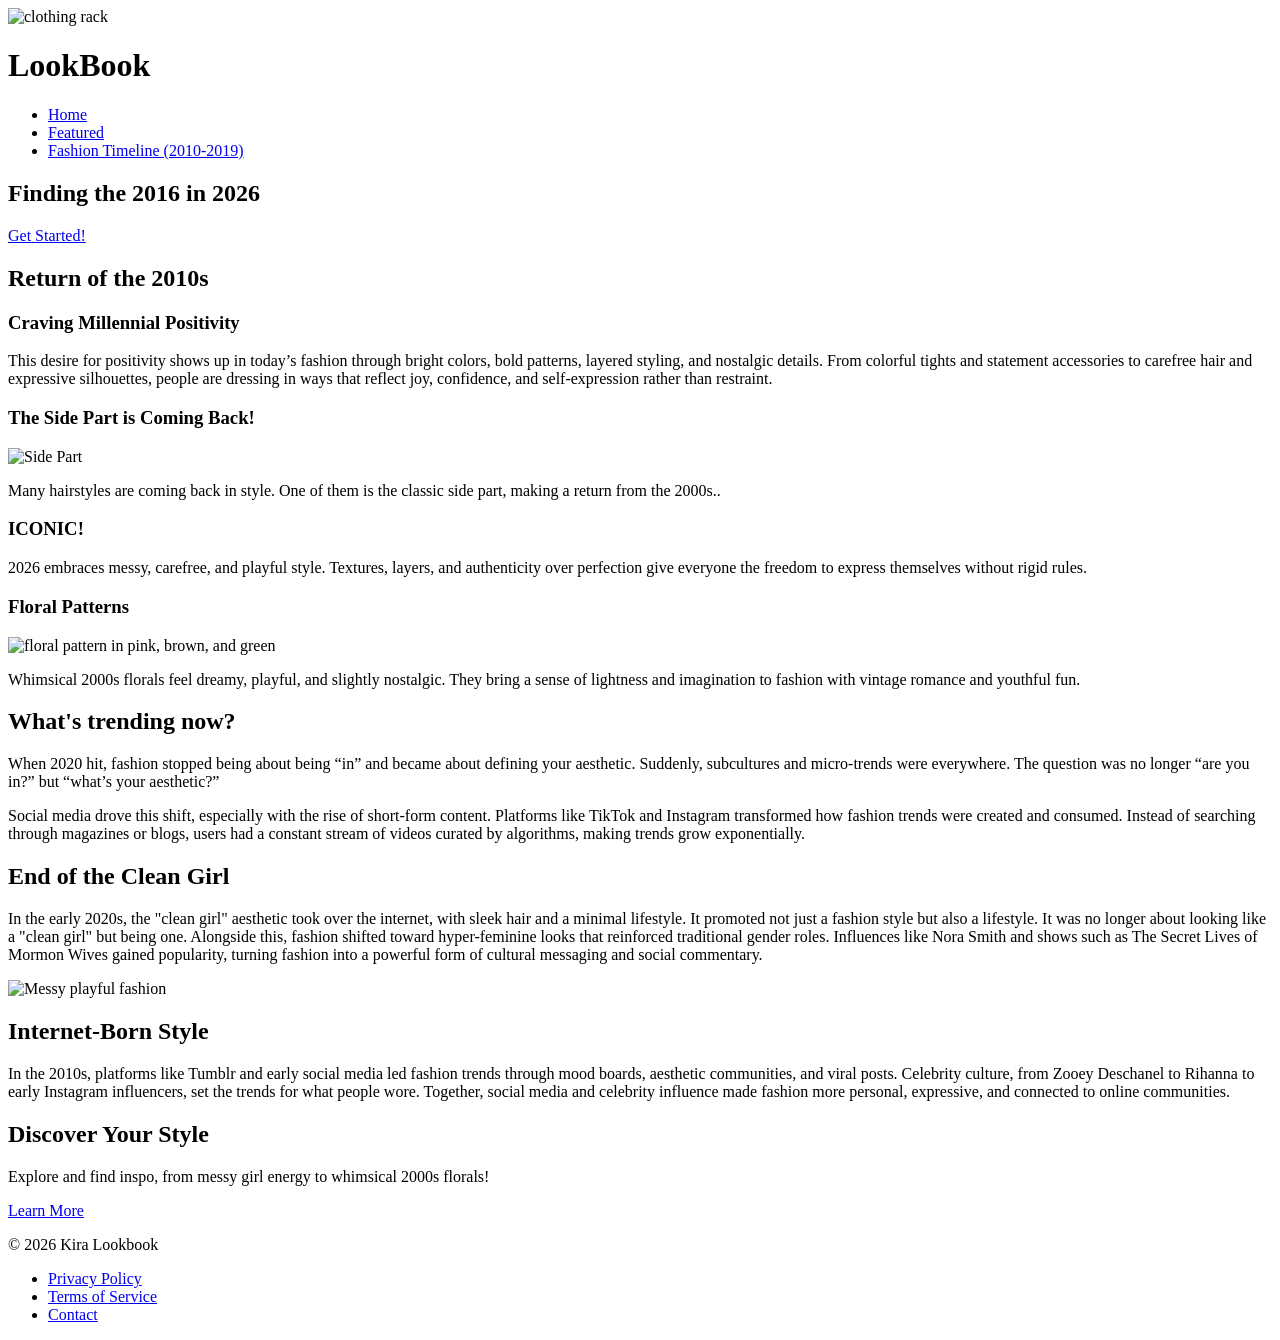
==== index.html @ 604d5a7e "Add files via upload" ====
<!-- =========================================================
STEP 1: Add the required HTML5 skeleton
========================================================= -->
<!DOCTYPE html>
<html lang="en">
  <head>
    <meta charset="UTF-8" />
    <meta name="viewport" content="width=device-width, initial-scale=1.0" />
    <title>NAME</title>
    <link rel="stylesheet" href="styles.css">

  </head>

  <body>
    <!-- =========================================================
    STEP 2: Build the “top area” (site name + navigation) using simple HTML
    ========================================================= -->
   
     <img src="images/ipods.jpeg" alt="clothing rack" width="800" height="400">

    <!-- Header / Navigation -->
    <header>

        <h1>LookBook</h1>

        <nav class= "site-nav" >
            <ul>
                <li><a href="#">Home </a></li>
                <li><a href="#">Featured </a></li>
                <li><a href="https://fashionhistory.fitnyc.edu/2010-2019/">Fashion Timeline (2010-2019) </a></li>
            </ul>
        </nav>
    </header>

    <!-- =========================================================
    STEP 3: Hero section + “Get Started button” as a link
    ========================================================= -->

   <main>
        <section>
        <h2>Finding the 2016 in 2026</h2>
            <a href="#">Get Started! </a>
        </section>

    <!-- =========================================================
    STEP 4: Features section (3 blocks) + featured content section
    ========================================================= -->

 <section id="features">
            <h2>Return of the 2010s</h2>

            <h3>Craving Millennial Positivity</h3>
            <p>This desire for positivity shows up in today’s fashion through bright colors, bold patterns, layered styling, and 
                nostalgic details. From colorful tights and statement accessories to carefree hair and expressive silhouettes, people
                 are dressing in ways that reflect joy, confidence, and self-expression rather than restraint.</p>

            <h3>The Side Part is Coming Back!</h3>
            <img src="images/sidepart3.jpeg" alt="Side Part" width="300" height="400">
            <p>Many hairstyles are coming back in style. One of them is the classic side part, making a return from the 2000s..</p>

            <h3>ICONIC!</h3>
            <p>2026 embraces messy, carefree, and playful style. Textures, layers, and authenticity over perfection give everyone the freedom to express themselves without rigid rules.</p>

            <h3>Floral Patterns</h3>
            <img src="images/2000sfloral.jpeg" alt="floral pattern in pink, brown, and green" width="300" height="200">
            <p>Whimsical 2000s florals feel dreamy, playful, and slightly nostalgic. They bring a sense of lightness and imagination to fashion with vintage romance and youthful fun.</p>
        </section>


    <!-- =========================================================
    STEP 5: Two secondary content blocks + CTA section 
    ========================================================= -->
       <section>
            <h1>What's trending now?</h1>
            <p>
                When 2020 hit, fashion stopped being about being “in” and became about defining your aesthetic. 
                Suddenly, subcultures and micro-trends were everywhere. The question was no longer “are you in?” 
                but “what’s your aesthetic?”
            </p>
            <p>
                Social media drove this shift, especially with the rise of short-form content. Platforms like TikTok 
                and Instagram transformed how fashion trends were created and consumed. Instead of searching through 
                magazines or blogs, users had a constant stream of videos curated by algorithms, making trends grow 
                exponentially.
            </p>
        </section>

        <section id="secondary-content">
            <h2>End of the Clean Girl</h2>
            <p>In the early 2020s, the "clean girl" aesthetic took over the internet, with sleek hair and a minimal lifestyle. It promoted not just a fashion style but also a lifestyle. It was no longer about looking like a "clean girl" but being one. 
            Alongside this, fashion shifted toward hyper-feminine looks that reinforced traditional gender roles. Influences like Nora Smith and shows such as The Secret Lives of Mormon Wives gained popularity, turning fashion into a powerful form of cultural messaging and social commentary.
            </p>
            <img src="images/SWAG.jpg" alt="Messy playful fashion" width="400" height="300">

            <h2>Internet-Born Style</h2>
            <p>In the 2010s, platforms like Tumblr and early social media led fashion trends through mood boards, aesthetic communities, and viral posts. Celebrity culture, from Zooey Deschanel to Rihanna to early Instagram influencers, set the trends for what people wore. Together, social media and celebrity influence made fashion more personal, expressive, and connected to online communities.</p>

            <h2>Discover Your Style</h2>
            <p>Explore and find inspo, from messy girl energy to whimsical 2000s florals!</p>
            <a href="#">Learn More</a>
        </section>
    </main>

    <!-- =========================================================
    STEP 6: Footer 
    ========================================================= -->

    <footer>
        <p>&copy; 2026 Kira Lookbook</p>
        <ul>
            <li><a href="#">Privacy Policy</a></li>
            <li><a href="#">Terms of Service</a></li>
            <li><a href="#">Contact</a></li>
        </ul>
    </footer>
</body>
</html>
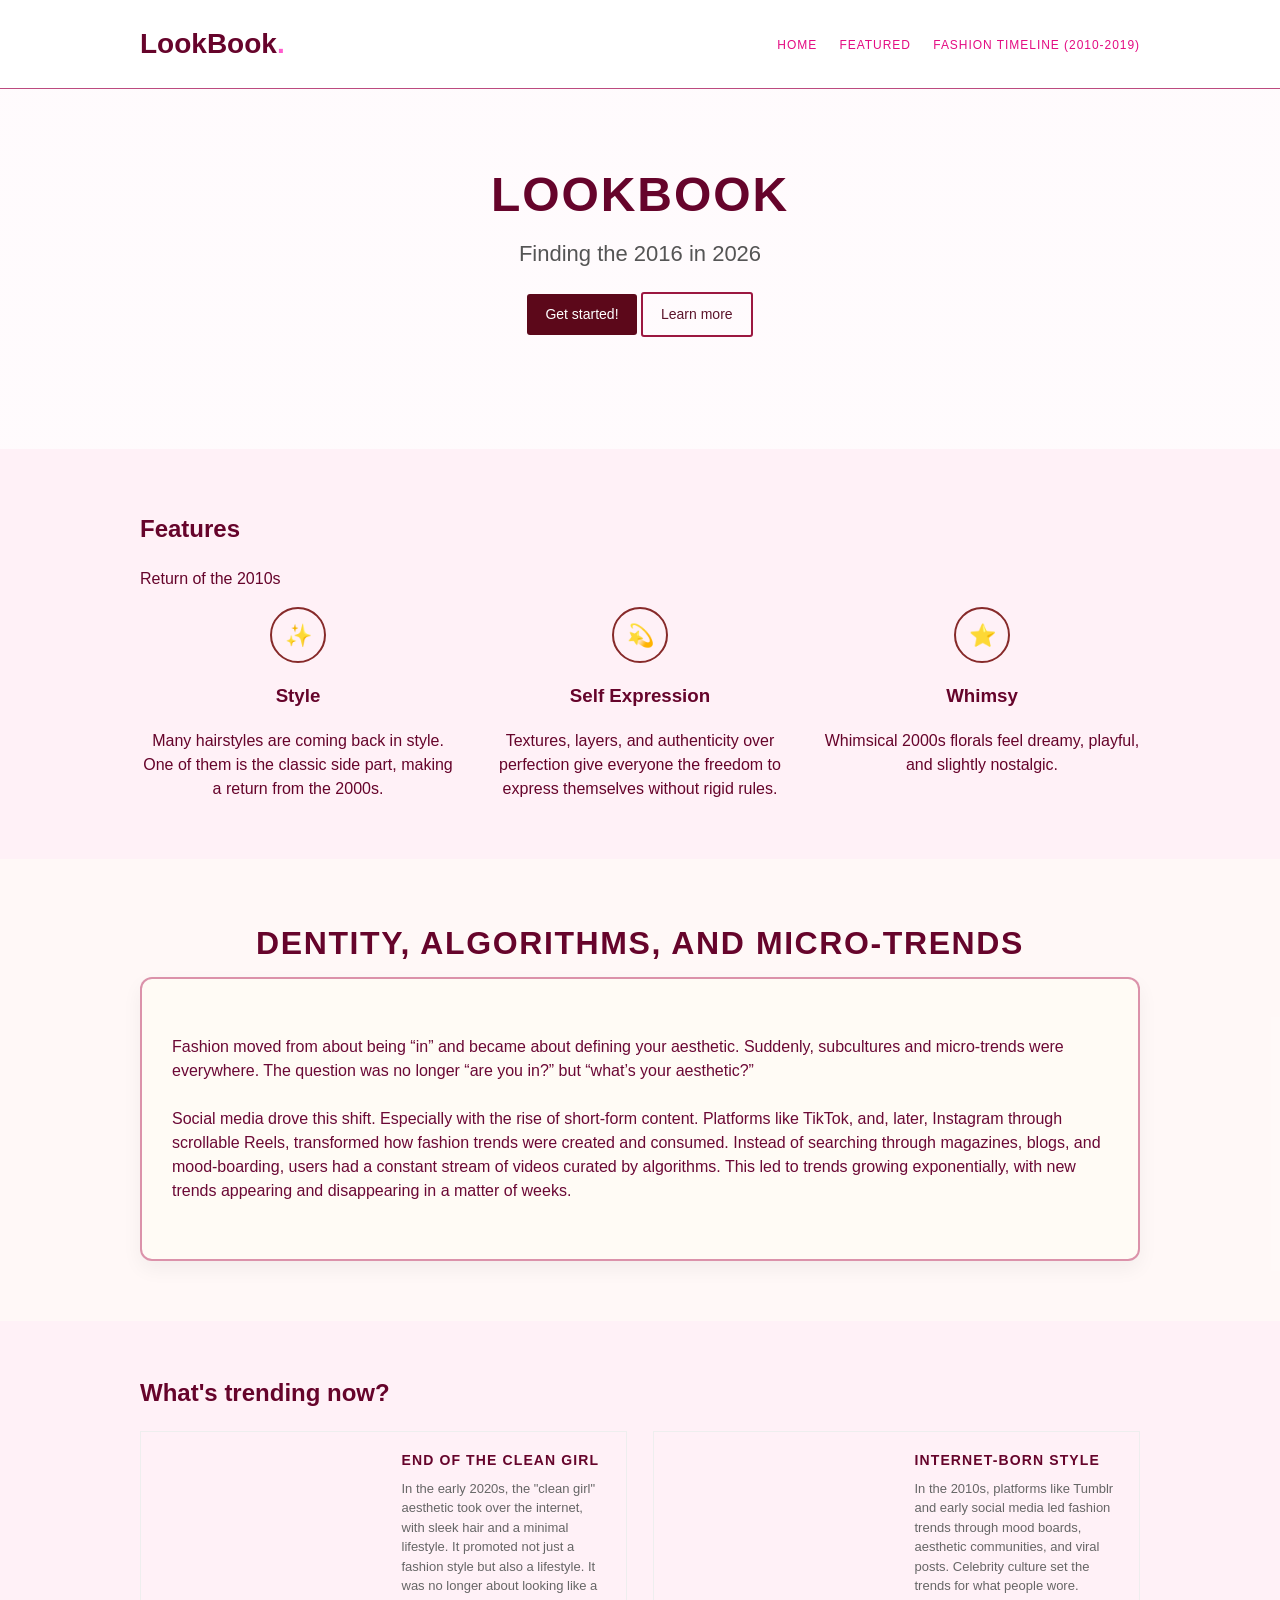
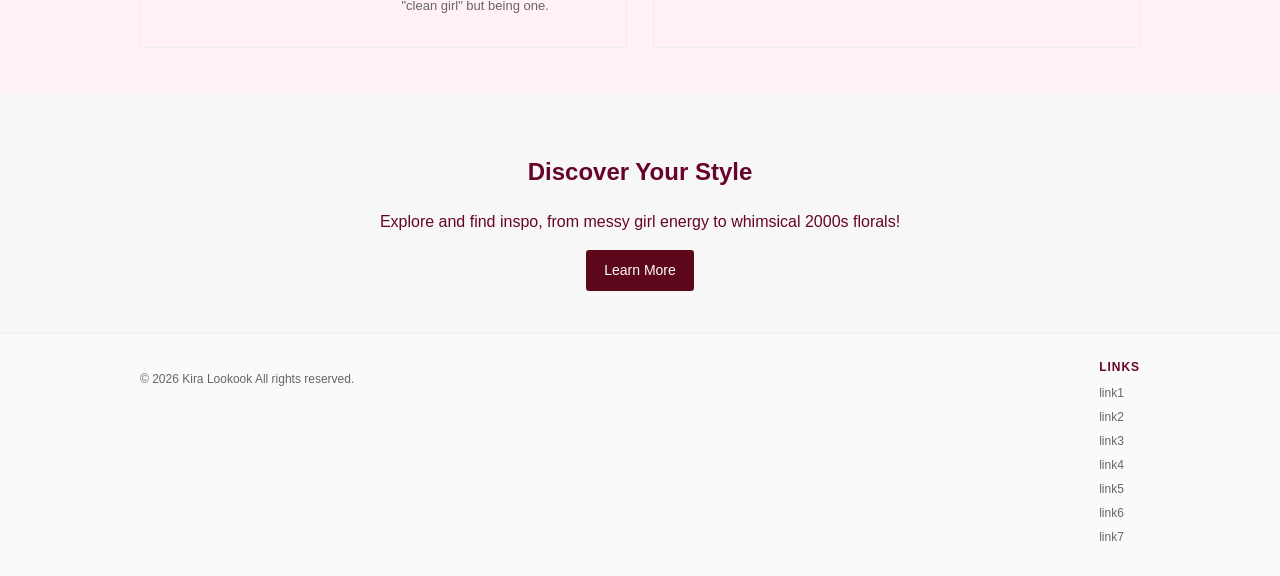
==== commit dc58cfac: "Add files via upload" ====
--- a/index.html
+++ b/index.html
@@ -3,115 +3,162 @@
 ========================================================= -->
 <!DOCTYPE html>
 <html lang="en">
-  <head>
+<head>
     <meta charset="UTF-8" />
     <meta name="viewport" content="width=device-width, initial-scale=1.0" />
-    <title>NAME</title>
+    <title>Kira's Lookbook</title>
     <link rel="stylesheet" href="styles.css">
+</head>
 
-  </head>
-
-  <body>
+<body>
     <!-- =========================================================
     STEP 2: Build the “top area” (site name + navigation) using simple HTML
     ========================================================= -->
    
-     <img src="images/ipods.jpeg" alt="clothing rack" width="800" height="400">
-
-    <!-- Header / Navigation -->
-    <header>
-
-        <h1>LookBook</h1>
-
-        <nav class= "site-nav" >
-            <ul>
-                <li><a href="#">Home </a></li>
-                <li><a href="#">Featured </a></li>
-                <li><a href="https://fashionhistory.fitnyc.edu/2010-2019/">Fashion Timeline (2010-2019) </a></li>
-            </ul>
-        </nav>
+    <header class="site-header">
+        <div class="container">
+            <div class="header-inner">
+                <h2 class="brand">LookBook<span class="dot">.</span></h2>
+                <nav class="site-nav">
+                <a href="#">Home </a>
+                <a href="#">Featured </a>
+                <a href="https://fashionhistory.fitnyc.edu/2010-2019/">Fashion Timeline (2010-2019) </a>
+                </nav>
+            </div>
+        </div>
     </header>
 
     <!-- =========================================================
     STEP 3: Hero section + “Get Started button” as a link
     ========================================================= -->
 
-   <main>
-        <section>
-        <h2>Finding the 2016 in 2026</h2>
-            <a href="#">Get Started! </a>
+    <main>
+        <section class="hero">
+            <div class="container">
+                <div class="hero-content">
+                    <h1>LookBook</h1>
+                    <p class="hero-subhead">
+                        Finding the 2016 in 2026
+                    </p>
+                    <a href="#" class="btn btn-dark">Get started!</a>
+                    <a href="#" class="btn btn-outline">Learn more</a>
+                </div>
+            </div>
         </section>
+
 
     <!-- =========================================================
     STEP 4: Features section (3 blocks) + featured content section
     ========================================================= -->
 
- <section id="features">
-            <h2>Return of the 2010s</h2>
-
-            <h3>Craving Millennial Positivity</h3>
-            <p>This desire for positivity shows up in today’s fashion through bright colors, bold patterns, layered styling, and 
-                nostalgic details. From colorful tights and statement accessories to carefree hair and expressive silhouettes, people
-                 are dressing in ways that reflect joy, confidence, and self-expression rather than restraint.</p>
-
-            <h3>The Side Part is Coming Back!</h3>
-            <img src="images/sidepart3.jpeg" alt="Side Part" width="300" height="400">
-            <p>Many hairstyles are coming back in style. One of them is the classic side part, making a return from the 2000s..</p>
-
-            <h3>ICONIC!</h3>
-            <p>2026 embraces messy, carefree, and playful style. Textures, layers, and authenticity over perfection give everyone the freedom to express themselves without rigid rules.</p>
-
-            <h3>Floral Patterns</h3>
-            <img src="images/2000sfloral.jpeg" alt="floral pattern in pink, brown, and green" width="300" height="200">
-            <p>Whimsical 2000s florals feel dreamy, playful, and slightly nostalgic. They bring a sense of lightness and imagination to fashion with vintage romance and youthful fun.</p>
+        <section class="features">
+            <div class="container">
+                <h2>Features</h2>
+                <p>Return of the 2010s</p>
+                
+                <div class="features-grid">
+                    <div class="feature">
+                        <div class="icon">✨</div>
+                        <h3>Style</h3>
+                        <p>Many hairstyles are coming back in style. One of them is the classic side part, making a return from the 2000s.</p>
+                    </div>
+                    
+                    <div class="feature">
+                        <div class="icon">💫</div>
+                        <h3>Self Expression </h3>
+                        <p>Textures, layers, and authenticity over perfection give everyone the freedom to express themselves without rigid rules.</p>
+                    </div>
+                    
+                    <div class="feature">
+                        <div class="icon">⭐</div>
+                        <h3>Whimsy</h3>
+                        <p>Whimsical 2000s florals feel dreamy, playful, and slightly nostalgic.</p>
+                    </div>
+                </div>
+            </div>
         </section>
 
+<section class="featured-content">
+    <div class="container">
+        <h2 class="section-title">dentity, Algorithms, and Micro-Trends</h2>
+        <div class="featured-box">
+            <p class="fashion-text">Fashion moved from about being “in” and became about defining your aesthetic. 
+            Suddenly, subcultures and micro-trends were everywhere. The question was no longer “are you in?” but 
+            “what’s your aesthetic?” <br> <br>Social media drove this shift. Especially with the rise of short-form content. 
+            Platforms like TikTok, and, later, Instagram through scrollable Reels, transformed how fashion trends were created and consumed. 
+            Instead of searching through magazines, blogs, and mood-boarding, users had a constant stream of videos curated by algorithms. 
+            This led to trends growing exponentially, with new trends appearing and disappearing in a matter of weeks. 
+</p>
+        </div>
+    </div>
+</section>
+      <!-- =========================================================
+      STEP 5: Two secondary content blocks + CTA section 
+      ========================================================= -->
 
-    <!-- =========================================================
-    STEP 5: Two secondary content blocks + CTA section 
-    ========================================================= -->
-       <section>
-            <h1>What's trending now?</h1>
-            <p>
-                When 2020 hit, fashion stopped being about being “in” and became about defining your aesthetic. 
-                Suddenly, subcultures and micro-trends were everywhere. The question was no longer “are you in?” 
-                but “what’s your aesthetic?”
-            </p>
-            <p>
-                Social media drove this shift, especially with the rise of short-form content. Platforms like TikTok 
-                and Instagram transformed how fashion trends were created and consumed. Instead of searching through 
-                magazines or blogs, users had a constant stream of videos curated by algorithms, making trends grow 
-                exponentially.
-            </p>
-        </section>
+      <section class="secondary">
+        <div class="container">
+          <h2>What's trending now?</h2>
+          <div class="secondary-grid">
+            <div class="card">
+              <div class="card-image img-a"></div>
+              <div class="card-text">
+                <h3>End of the Clean Girl</h3>
+                <p>In the early 2020s, the "clean girl" aesthetic took over the internet, 
+                                with sleek hair and a minimal lifestyle. It promoted not just a fashion 
+                                style but also a lifestyle. It was no longer about looking like a 
+                                "clean girl" but being one. </p>
+              </div>
+            </div>
 
-        <section id="secondary-content">
-            <h2>End of the Clean Girl</h2>
-            <p>In the early 2020s, the "clean girl" aesthetic took over the internet, with sleek hair and a minimal lifestyle. It promoted not just a fashion style but also a lifestyle. It was no longer about looking like a "clean girl" but being one. 
-            Alongside this, fashion shifted toward hyper-feminine looks that reinforced traditional gender roles. Influences like Nora Smith and shows such as The Secret Lives of Mormon Wives gained popularity, turning fashion into a powerful form of cultural messaging and social commentary.
-            </p>
-            <img src="images/SWAG.jpg" alt="Messy playful fashion" width="400" height="300">
+            <div class="card">
+              <div class="card-image img-b"></div>
+              <div class="card-text">
+                <h3>Internet-Born Style</h3>
+                <p>In the 2010s, platforms like Tumblr and early social media led fashion trends through 
+                    mood boards, aesthetic communities, and viral posts. Celebrity culture set the trends 
+                    for what people wore.</p>
+              </div>
+            </div>
+          </div>
+        </div>
+      </section>
 
-            <h2>Internet-Born Style</h2>
-            <p>In the 2010s, platforms like Tumblr and early social media led fashion trends through mood boards, aesthetic communities, and viral posts. Celebrity culture, from Zooey Deschanel to Rihanna to early Instagram influencers, set the trends for what people wore. Together, social media and celebrity influence made fashion more personal, expressive, and connected to online communities.</p>
-
+      <section class="cta">
+        <div class="container">
+          <div class="cta-inner">
             <h2>Discover Your Style</h2>
             <p>Explore and find inspo, from messy girl energy to whimsical 2000s florals!</p>
-            <a href="#">Learn More</a>
-        </section>
+            <a href="#" class="btn btn-dark">Learn More</a>
+          </div>
+        </div>
+      </section>
     </main>
 
     <!-- =========================================================
     STEP 6: Footer 
     ========================================================= -->
 
-    <footer>
-        <p>&copy; 2026 Kira Lookbook</p>
-        <ul>
-            <li><a href="#">Privacy Policy</a></li>
-            <li><a href="#">Terms of Service</a></li>
-            <li><a href="#">Contact</a></li>
-        </ul>
+   <footer class="site-footer">
+        <div class="container">
+            <div class="footer-inner">
+                <div class="footer-left">
+                    <p>&copy; 2026 Kira Lookook All rights reserved.</p>
+                </div>
+                <div class="footer-cols">
+                    <div class="footer-col">
+                        <h4>Links</h4>
+                        <a href="#">link1</a>
+                        <a href="#">link2</a>
+                        <a href="#">link3</a>
+                        <a href="#">link4</a>
+                        <a href="#">link5</a>
+                        <a href="#">link6</a>
+                        <a href="#">link7</a>
+                    </div>
+                </div>
+            </div>
+        </div>
     </footer>
 </body>
 </html>
--- a/styles.css
+++ b/styles.css
@@ -0,0 +1,412 @@
+/* a4stylesheet.css
+   A4: Intro CSS Fill-in Template
+   Instructions: rename this file to styles.css and complete each TODO block.
+*/
+
+
+
+
+
+/* ===== Base styles (mostly done) ===== */
+* { box-sizing: border-box; }
+
+body {
+  margin: 0;
+  font-family: Arial, Helvetica, sans-serif;
+  line-height: 1.5;
+  color: #66042b;
+  background: #fff1f7;
+}
+
+a { color: inherit; text-decoration: none; }
+a:hover { text-decoration: underline; }
+
+.container {
+  width: min(1000px, 92%);
+  margin: 0 auto;
+}
+
+/* ===== Header ===== */
+.site-header {
+  border-bottom: 1px solid #bc4a7f;
+  background: #fff;
+}
+
+
+.header-inner {
+  /* TODO A (Flexbox):
+     Make the brand appear on the left and the navigation on the right.
+     Requirements:
+       - Use flexbox
+       - Center items vertically
+       - Put space between left and right
+  */
+
+  display: flex;
+  justify-content: space-between; 
+  align-items: center; 
+}
+
+.brand {
+  font-size: 28px;
+  font-weight: 700;
+}
+
+
+
+.brand .dot {
+  color: #3a88a8; /* Light blue accent color */
+}
+
+
+.brand .dot {
+  /* TODO B (Color):
+     Make the dot a light blue accent color (choose a readable blue).
+  */
+  color: rgb(255, 92, 206) 
+}
+
+.site-nav a {
+  margin-left: 18px;
+  text-transform: uppercase;
+  font-size: 12px;
+  letter-spacing: 0.08em;
+  color: #e40c83;
+}
+
+
+/* ===== Hero ===== */
+.hero {
+  /* TODO C (Background image hero):
+     Turn this into a hero banner with a background image.
+     Requirements:
+       - Use a background image URL (use the one below)
+       - Make it cover the area and center it
+       - Add a light overlay so text is readable (hint: use a linear-gradient + image)
+       - Set a minimum height (e.g., 360px)
+  */
+  /* My image:
+     https://images.unsplash.com/photo-1469474968028-56623f02e42e?auto=format&fit=crop&w=1600&q=60
+  */
+  background-image: linear-gradient(rgba(255,255,255,0.7), rgba(255,255,255,0.7)),
+  url(images/clothes.jpg);
+  background-size: cover;
+  background-position: center;
+  min-height: 360px;
+}
+
+.hero-content {
+  /* TODO D (Center content):
+     Center the hero text horizontally.
+     Add vertical padding so it doesn't feel cramped.
+  */
+
+  text-align: center;
+  padding: 70px 0;
+}
+
+.hero h1 {
+  margin: 0;
+  /* TODO E (Typography):
+     Make the headline large and uppercase.
+     (e.g., font-size around 42–48px, text-transform uppercase)
+  */
+  text-transform: uppercase;
+  font-size: 48px;
+  letter-spacing: 0.04em;
+}
+
+
+.hero-subhead {
+  margin: 6px 0 22px;
+  /* TODO F (Typography):
+     Make this slightly smaller than h1 and a softer color.
+     (e.g., font-size ~20–24px; color #555)
+  */
+  font-size: 22px;
+  color: #555;
+}
+
+/* ===== Buttons ===== */
+.btn {
+  display: inline-block;
+  padding: 10px 18px;
+  border-radius: 3px;
+  font-size: 14px;
+}
+
+.btn-dark {
+  /* TODO G (Button styling):
+     Make this a dark filled button with white text.
+     (e.g., background #333; color #fff)
+  */
+  background-color: #5c081a;
+  color: #fff;
+}
+
+
+.btn-outline {
+  /* TODO H (Button styling):
+     Make this an outlined button with a blue border and matching text.
+     (e.g., border: 2px solid ...; color: ...; background: transparent)
+  */
+  border: 2px solid #9c1840;
+  color: #5b142a;
+  background: transparent;
+}
+
+/* ===== Features (3 columns) ===== */
+.features {
+  padding: 42px 0;
+}
+
+.features-grid {
+  /* TODO I (Layout):
+     Arrange the three feature blocks in a row (desktop).
+     Requirements:
+       - Use flexbox
+       - Add a gap between items (e.g., 26px)
+  */
+  display: flex;
+  gap: 26px;
+}
+
+.feature {
+  /* TODO J (Sizing / alignment):
+     Make each feature take equal width and center its text.
+  */
+  flex: 1;
+  text-align: center;
+}
+
+
+.icon {
+  width: 56px;
+  height: 56px;
+  border: 2px solid #872a2a;
+  border-radius: 999px;
+  display: grid;
+  place-items: center;
+  margin: 0 auto 12px;
+  color: #5d0a36;
+  font-size: 22px;
+}
+
+/* ===== Featured content ===== */
+.featured {
+  padding: 42px 0 36px;
+  background: #f7f7f7
+}
+
+.section-title {
+  text-align: center;
+  margin: 0;
+  font-size: 18px;
+  letter-spacing: 0.08em;
+  text-transform: uppercase;
+}
+
+.section-lede {
+  text-align: center;
+  max-width: 680px;
+  margin: 10px auto 22px;
+  color: #666;
+  font-size: 13px;
+}
+
+.media {
+  background: #eaeaea;
+  border: 1px solid #3d0d0d;
+  height: 260px;
+  display: grid;
+  place-items: center;
+}
+
+
+
+.featured-content {
+    padding: 60px 0;
+    background-color: #fffcf8c3; 
+}
+
+.section-title {
+    text-align: center;
+    margin: 0 0 10px 0;
+    font-size: 32px;
+    text-transform: uppercase;
+    letter-spacing: 0.05em;
+}
+
+.section-lede {
+    text-align: center;
+    max-width: 680px;
+    margin: 0 auto 40px auto;
+    color: #666;
+    font-size: 18px;
+}
+
+.featured-box {
+    background-color: #fffbf5; /* Lighter cream for the box */
+    border: 2px solid #b41f5879; /* Soft border */
+    border-radius: 12px; /* Rounded corners */
+    padding: 40px 30px;
+    box-shadow: 0 8px 20px rgba(0,0,0,0.05); /* Subtle shadow */
+}
+
+.featured-grid {
+    display: flex;
+    gap: 30px;
+    justify-content: space-between;
+}
+
+.featured-item {
+    flex: 1;
+    text-align: center;
+    padding: 20px;
+}
+
+.featured-item h3 {
+    margin: 0 0 12px 0;
+    color: #9b8b7c;
+    font-size: 20px;
+    text-transform: uppercase;
+    letter-spacing: 0.05em;
+}
+
+.featured-item p {
+    margin: 0;
+    color: #666;
+    line-height: 1.6;
+}
+.fashion-text {
+    color: #6b0835; /
+}
+
+
+/* ===== Secondary content (2 cards) ===== */
+.secondary {
+  padding: 34px 0 44px;
+}
+
+.secondary-grid {
+  /* TODO K (Layout):
+     Put the two cards next to each other on desktop.
+     Requirements:
+       - Use flexbox
+       - Add a gap (e.g., 26px)
+  */
+  display: flex;
+  gap: 26px;
+}
+
+.card {
+  /* TODO L (Card styling):
+     Give each card a border and make it take equal width.
+     (Hint: flex: 1; border: 1px solid #eee)
+  */
+  flex: 1;
+  border: 1px solid #eee;
+  display: grid;
+  grid-template-columns: 1fr 1fr;
+}
+
+.card-text {
+  padding: 18px;
+}
+
+.card-text h3 {
+  margin: 0 0 8px;
+  font-size: 14px;
+  text-transform: uppercase;
+  letter-spacing: 0.08em;
+}
+
+.card-text p {
+  margin: 0 0 14px;
+  color: #666;
+  font-size: 13px;
+}
+
+.card-image {
+  min-height: 160px;
+  /* TODO M (Image block):
+     Make the card image behave like a background image:
+       - cover
+       - centered
+  */
+  background-size: cover;
+  background-position: center;
+}
+
+/* Optional images (already provided) */
+.img-a {
+  background-image: url(images/glitter.jpg);
+}
+.img-b {
+  background-image: url(images/2026\ the\ new\ 2016.jpeg);
+}
+
+/* ===== CTA ===== */
+.cta {
+  background: #f7f7f7;
+  padding: 42px 0;
+}
+
+.cta-inner {
+  /* TODO N (Center CTA):
+     Center the CTA text and button.
+  */
+  text-align: center;
+}
+
+
+
+
+
+/* ===== Footer ===== */
+.site-footer {
+  background: #fafafa;
+  border-top: 1px solid #eee;
+  padding: 24px 0;
+}
+
+.footer-inner {
+  /* TODO O (Footer layout):
+     Arrange footer-left on the left and footer link columns on the right.
+     Requirements:
+       - Use flexbox
+       - Add a gap (e.g., 24px)
+       - Space items out (left/right)
+  */
+  display: flex;
+  justify-content: space-between;
+  gap: 24px;
+}
+
+.footer-left {
+  max-width: 360px;
+  color: #666;
+  font-size: 12px;
+}
+
+.footer-left a { color: #3a88a8; }
+
+.footer-cols {
+  display: flex;
+  gap: 28px;
+}
+
+.footer-col h4 {
+  margin: 0 0 8px;
+  font-size: 12px;
+  text-transform: uppercase;
+  letter-spacing: 0.08em;
+}
+
+.footer-col a {
+  display: block;
+  font-size: 12px;
+  color: #666;
+  margin: 6px 0;
+}
+
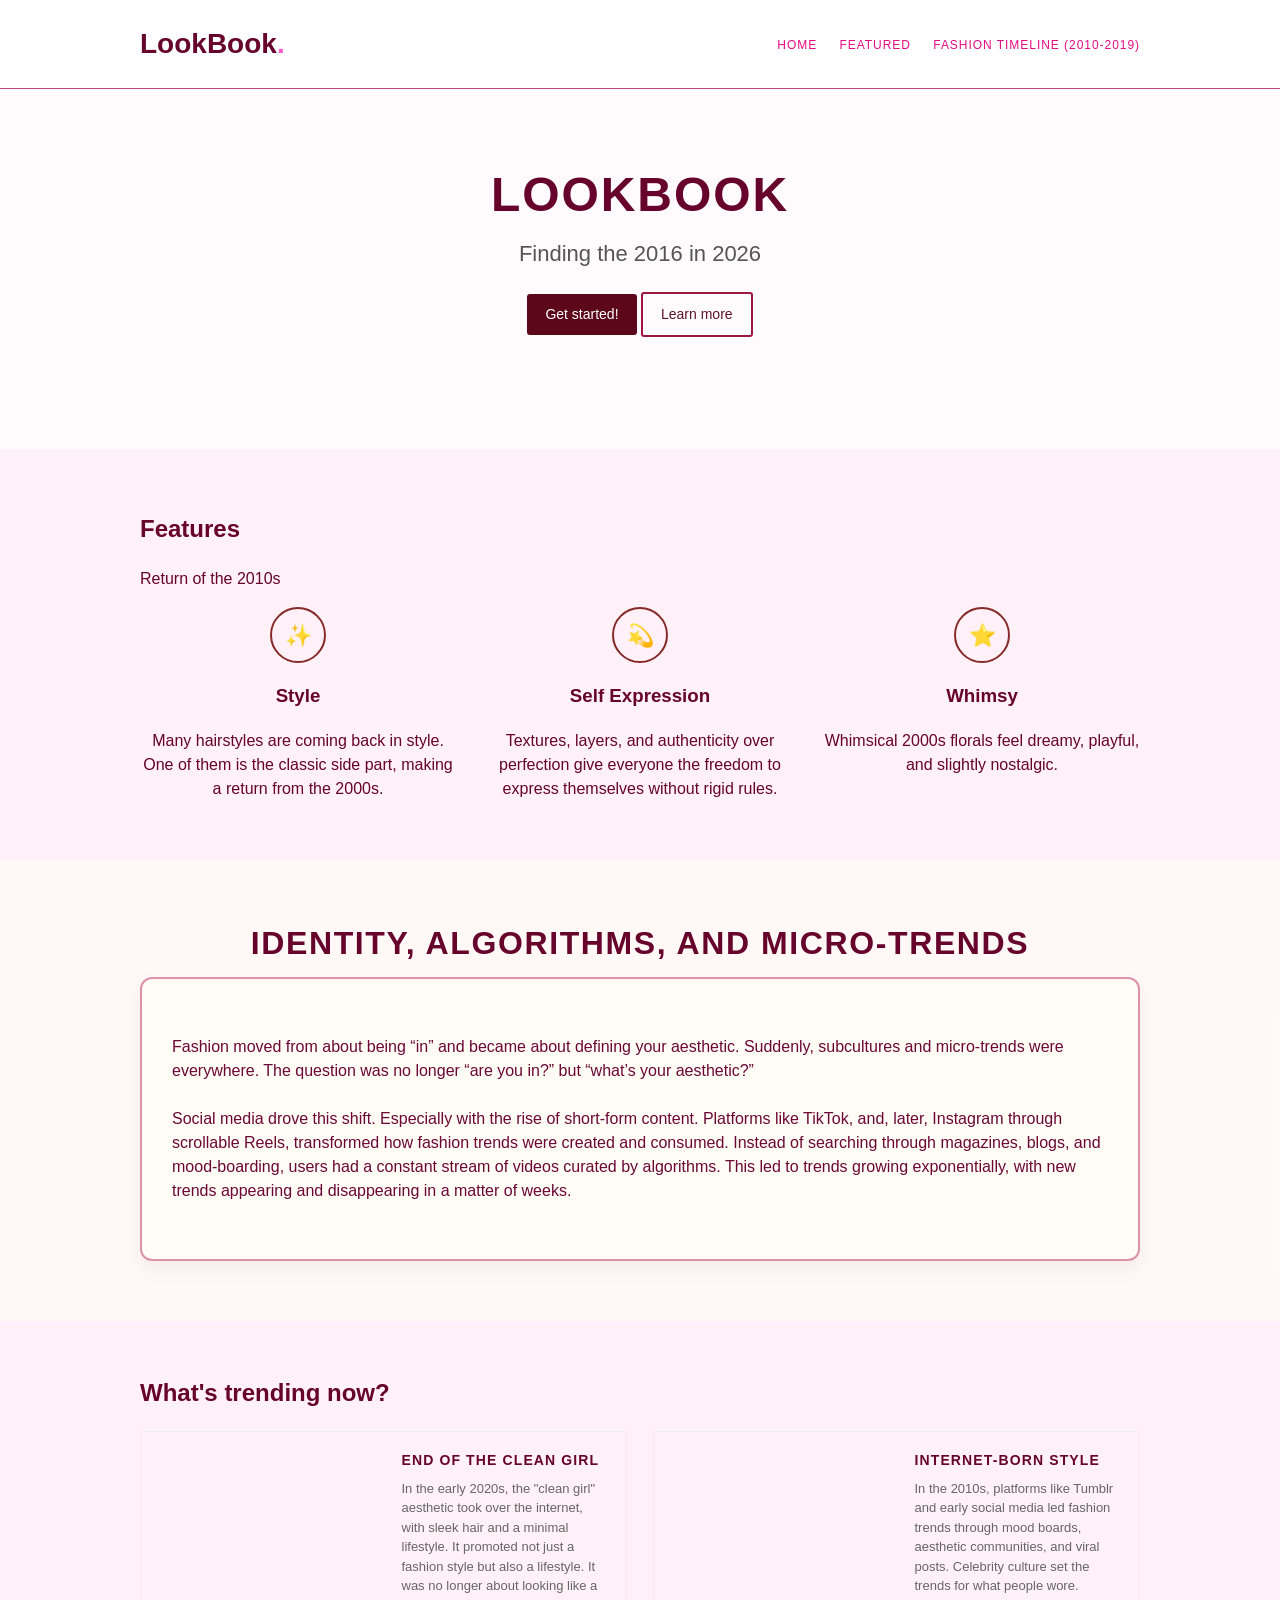
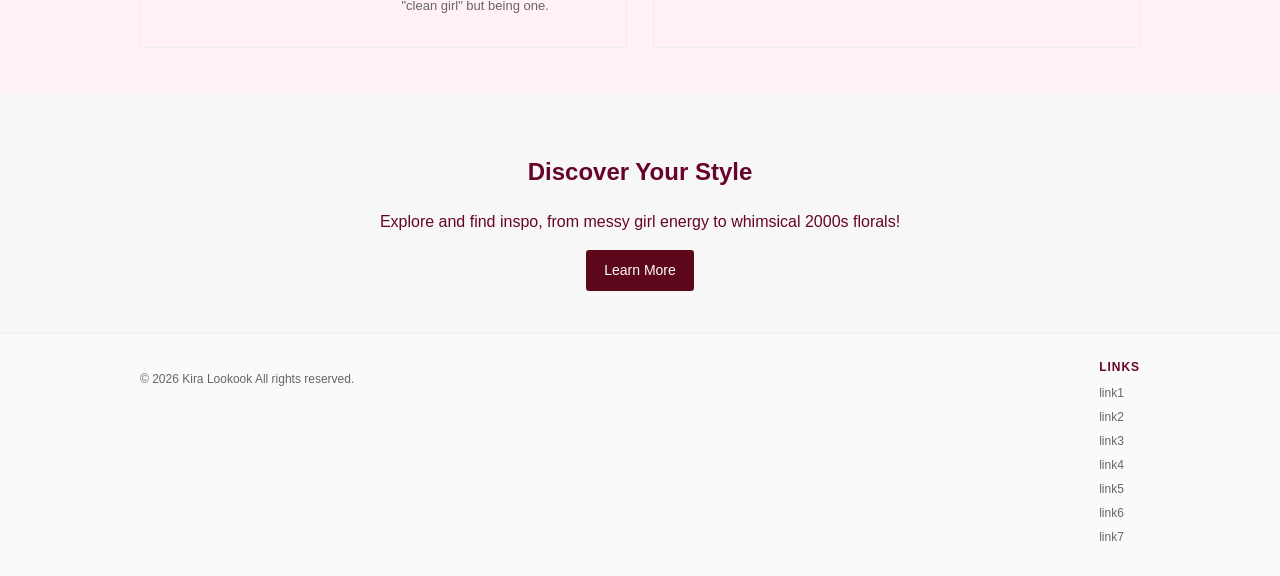
==== commit 0ef3e7cf: "Add files via upload" ====
--- a/index.html
+++ b/index.html
@@ -80,7 +80,7 @@
 
 <section class="featured-content">
     <div class="container">
-        <h2 class="section-title">dentity, Algorithms, and Micro-Trends</h2>
+        <h2 class="section-title">Identity, Algorithms, and Micro-Trends</h2>
         <div class="featured-box">
             <p class="fashion-text">Fashion moved from about being “in” and became about defining your aesthetic. 
             Suddenly, subcultures and micro-trends were everywhere. The question was no longer “are you in?” but 
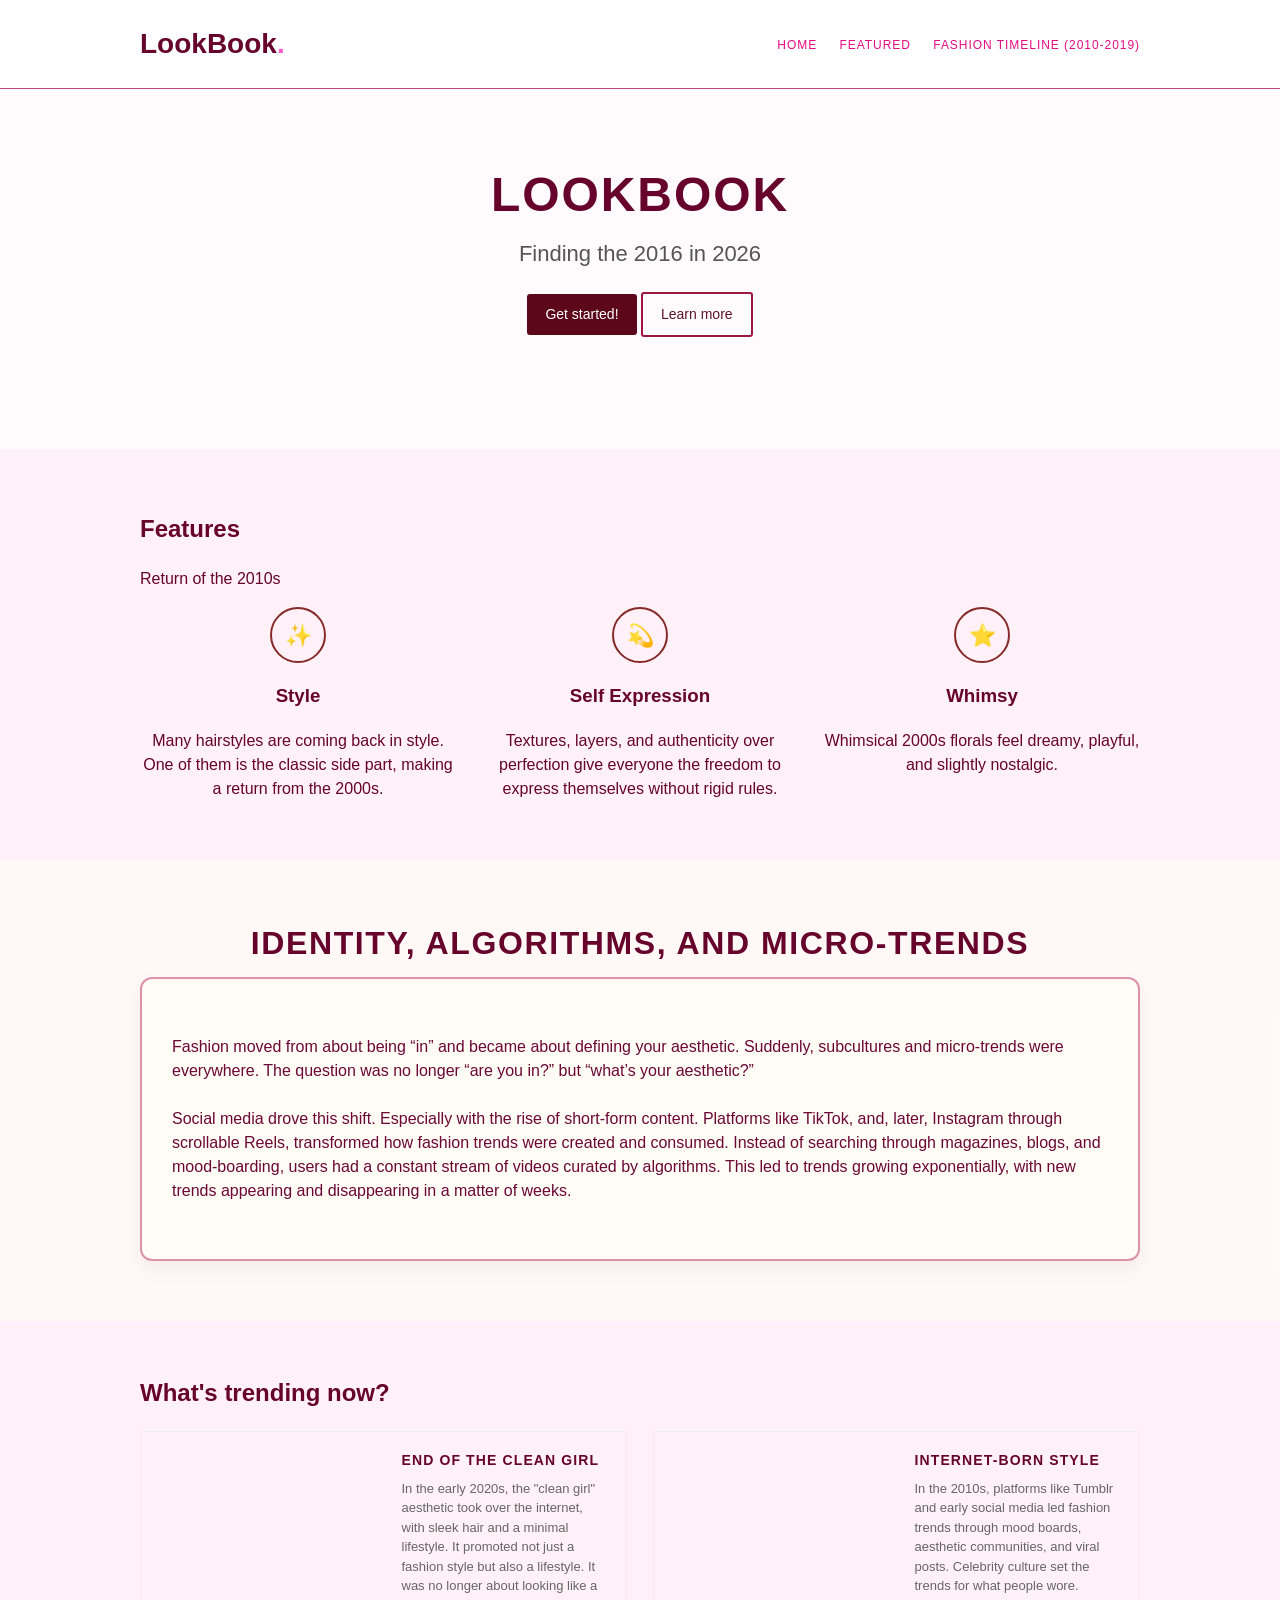
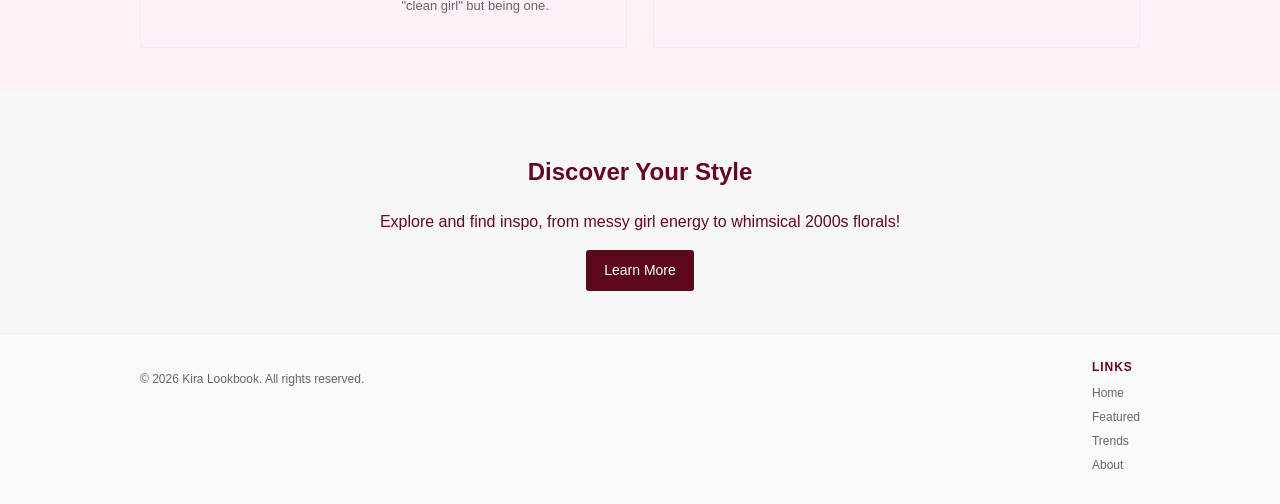
==== commit 554ef678: "Add files via upload" ====
--- a/index.html
+++ b/index.html
@@ -139,26 +139,24 @@
     STEP 6: Footer 
     ========================================================= -->
 
-   <footer class="site-footer">
-        <div class="container">
-            <div class="footer-inner">
-                <div class="footer-left">
-                    <p>&copy; 2026 Kira Lookook All rights reserved.</p>
-                </div>
-                <div class="footer-cols">
-                    <div class="footer-col">
-                        <h4>Links</h4>
-                        <a href="#">link1</a>
-                        <a href="#">link2</a>
-                        <a href="#">link3</a>
-                        <a href="#">link4</a>
-                        <a href="#">link5</a>
-                        <a href="#">link6</a>
-                        <a href="#">link7</a>
-                    </div>
-                </div>
-            </div>
+<footer class="site-footer">
+  <div class="container">
+    <div class="footer-inner">
+      
+      <div class="footer-left">
+        <p>&copy; 2026 Kira Lookbook. All rights reserved.</p>
+      </div>
+
+      <div class="footer-cols">
+        <div class="footer-col">
+          <h3>Links</h3>
+          <a href="#">Home</a>
+          <a href="#">Featured</a>
+          <a href="#">Trends</a>
+          <a href="#">About</a>
         </div>
-    </footer>
-</body>
-</html>+      </div>
+
+    </div>
+  </div>
+</footer>
--- a/styles.css
+++ b/styles.css
@@ -55,7 +55,7 @@
 
 
 .brand .dot {
-  color: #3a88a8; /* Light blue accent color */
+  color: #3a88a8; 
 }
 
 
@@ -206,14 +206,6 @@
   text-transform: uppercase;
 }
 
-.section-lede {
-  text-align: center;
-  max-width: 680px;
-  margin: 10px auto 22px;
-  color: #666;
-  font-size: 13px;
-}
-
 .media {
   background: #eaeaea;
   border: 1px solid #3d0d0d;
@@ -246,11 +238,11 @@
 }
 
 .featured-box {
-    background-color: #fffbf5; /* Lighter cream for the box */
-    border: 2px solid #b41f5879; /* Soft border */
-    border-radius: 12px; /* Rounded corners */
+    background-color: #fffbf5; 
+    border: 2px solid #b41f5879; 
+    border-radius: 12px; 
     padding: 40px 30px;
-    box-shadow: 0 8px 20px rgba(0,0,0,0.05); /* Subtle shadow */
+    box-shadow: 0 8px 20px rgba(0,0,0,0.05); 
 }
 
 .featured-grid {
@@ -279,7 +271,7 @@
     line-height: 1.6;
 }
 .fashion-text {
-    color: #6b0835; /
+    color: #6b0835;
 }
 
 
@@ -343,7 +335,7 @@
   background-image: url(images/glitter.jpg);
 }
 .img-b {
-  background-image: url(images/2026\ the\ new\ 2016.jpeg);
+  background-image: url(images/2026thenew2016.jpeg);
 }
 
 /* ===== CTA ===== */
@@ -396,7 +388,7 @@
   gap: 28px;
 }
 
-.footer-col h4 {
+.footer-col h3 {
   margin: 0 0 8px;
   font-size: 12px;
   text-transform: uppercase;
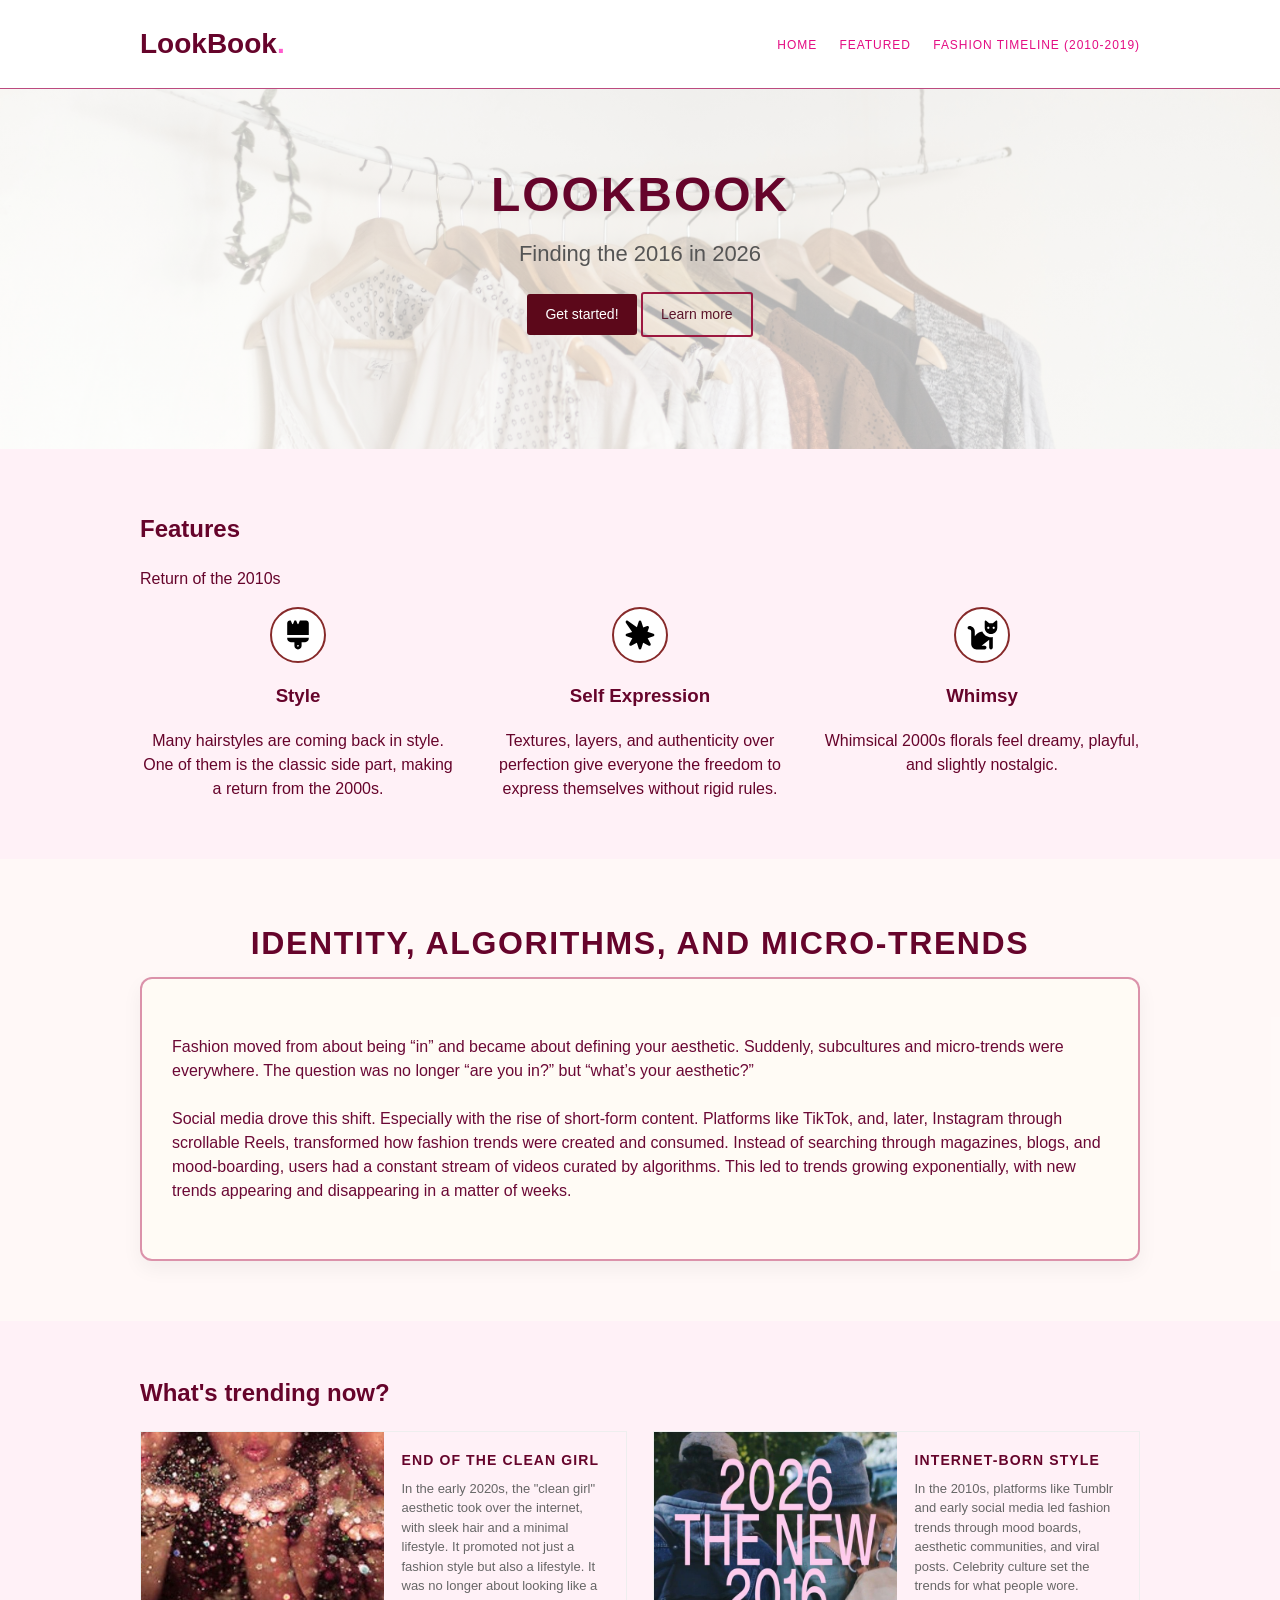
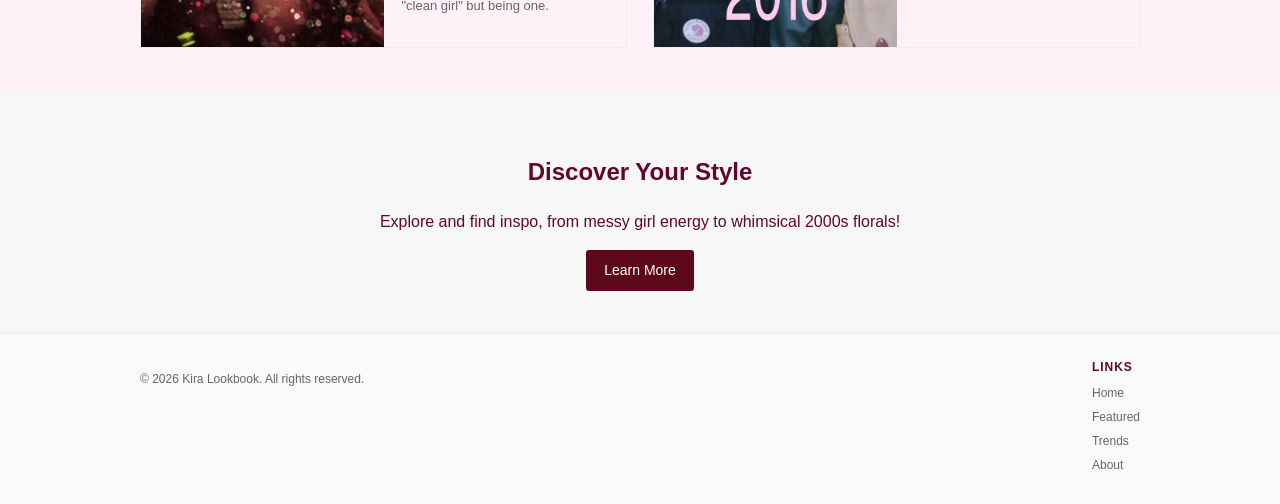
==== commit ce1f97ed: "Add files via upload" ====
--- a/index.html
+++ b/index.html
@@ -51,32 +51,39 @@
     STEP 4: Features section (3 blocks) + featured content section
     ========================================================= -->
 
-        <section class="features">
-            <div class="container">
-                <h2>Features</h2>
-                <p>Return of the 2010s</p>
-                
-                <div class="features-grid">
-                    <div class="feature">
-                        <div class="icon">✨</div>
-                        <h3>Style</h3>
-                        <p>Many hairstyles are coming back in style. One of them is the classic side part, making a return from the 2000s.</p>
-                    </div>
-                    
-                    <div class="feature">
-                        <div class="icon">💫</div>
-                        <h3>Self Expression </h3>
-                        <p>Textures, layers, and authenticity over perfection give everyone the freedom to express themselves without rigid rules.</p>
-                    </div>
-                    
-                    <div class="feature">
-                        <div class="icon">⭐</div>
-                        <h3>Whimsy</h3>
-                        <p>Whimsical 2000s florals feel dreamy, playful, and slightly nostalgic.</p>
-                    </div>
+<section class="features">
+    <div class="container">
+        <h2>Features</h2>
+        <p>Return of the 2010s</p>
+
+        
+        <div class="features-grid">
+            <div class="feature">
+                <div class="icon">
+                    <img src="images/brush-solid-full.svg" alt="Style icon">
                 </div>
+                <h3>Style</h3>
+                <p>Many hairstyles are coming back in style. One of them is the classic side part, making a return from the 2000s.</p>
             </div>
-        </section>
+            
+            <div class="feature">
+                <div class="icon">
+                    <img src="images/burst-solid-full.svg" alt="Self Expression icon">
+                </div>
+                <h3>Self Expression</h3>
+                <p>Textures, layers, and authenticity over perfection give everyone the freedom to express themselves without rigid rules.</p>
+            </div>
+            
+            <div class="feature">
+                <div class="icon">
+                    <img src="images/cat-solid-full.svg" alt="Whimsy icon">
+                </div>
+                <h3>Whimsy</h3>
+                <p>Whimsical 2000s florals feel dreamy, playful, and slightly nostalgic.</p>
+            </div>
+        </div>
+    </div>
+</section>
 
 <section class="featured-content">
     <div class="container">
--- a/styles.css
+++ b/styles.css
@@ -181,15 +181,22 @@
 
 
 .icon {
-  width: 56px;
-  height: 56px;
-  border: 2px solid #872a2a;
-  border-radius: 999px;
-  display: grid;
-  place-items: center;
-  margin: 0 auto 12px;
-  color: #5d0a36;
-  font-size: 22px;
+    width: 56px;
+    height: 56px;
+    border: 2px solid #872a2a;
+    border-radius: 999px;
+    display: flex;
+    align-items: center;
+    justify-content: center;
+    margin: 0 auto 12px;
+    background: #fff;
+    flex-shrink: 0;
+}
+
+.icon img {
+    max-width: 70%; 
+    max-height: 70%;
+    object-fit: contain;
 }
 
 /* ===== Featured content ===== */
@@ -227,14 +234,6 @@
     font-size: 32px;
     text-transform: uppercase;
     letter-spacing: 0.05em;
-}
-
-.section-lede {
-    text-align: center;
-    max-width: 680px;
-    margin: 0 auto 40px auto;
-    color: #666;
-    font-size: 18px;
 }
 
 .featured-box {
